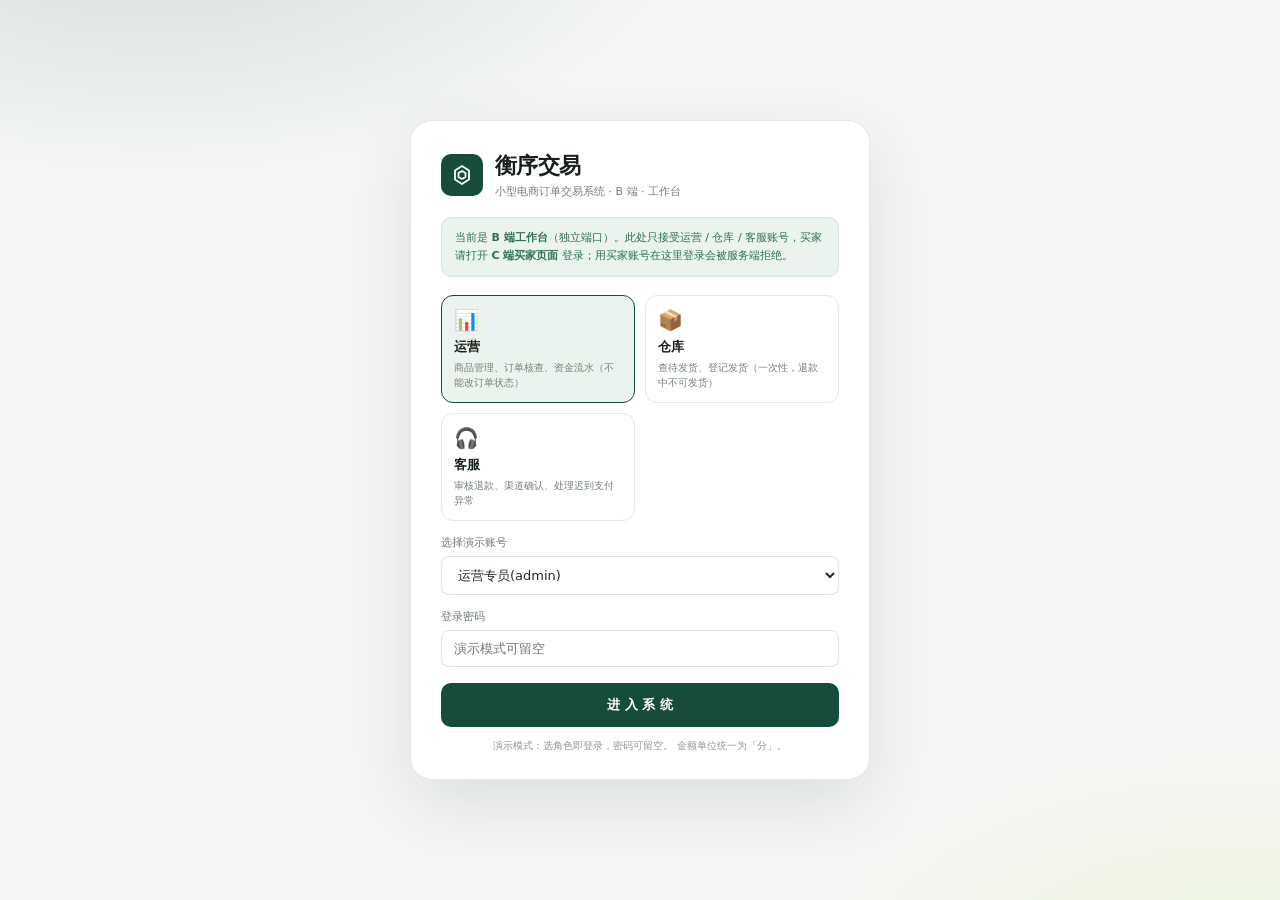
==== web/business.html @ 484379ea "feat: C/B 端双端口独立部署 + 登录端硬校验 + 超时关单候选集优化 + 新建商品 - 双端部署：C 端买家页 :8090 / B 端工作台 :8091，各自入口页（customer/bus" ====
<!DOCTYPE html>
<html lang="zh-CN">
<head>
<meta charset="UTF-8" />
<meta name="viewport" content="width=device-width, initial-scale=1.0" />
<title>衡序交易 · B 端工作台</title>
<link rel="icon" href="data:," />
<link rel="stylesheet" href="style.css?v=3.0.1" />
<script>window.APP_SIDE = 'b';</script>
</head>
<body>
<div id="app"></div>
<div id="toast" class="toast" hidden></div>
<script src="app.js?v=3.0.1"></script>
</body>
</html>
---- web/style.css ----
/* 衡序交易 · 订单交易系统
 * 视觉与信息架构来自「优化C端与B端原型」，全部数据调用后端真实接口。
 * 金额单位：分（int64），前端仅做展示换算。 */
:root {
  --ink: #17211b;
  --muted: #748078;
  --line: #e5e9e6;
  --paper: #ffffff;
  --canvas: #f5f7f5;
  --green: #164d38;
  --green-2: #2d7155;
  --mint: #eaf3ee;
  --lime: #c9e66b;
  --red: #c04a42;
  --orange: #b66b29;
}
* { box-sizing: border-box; }
html { scroll-behavior: smooth; }
body {
  margin: 0;
  min-width: 320px;
  background: var(--canvas);
  color: var(--ink);
  font-family: "Noto Sans SC", "PingFang SC", "Microsoft YaHei", system-ui, sans-serif;
}
button, input, select { font-family: inherit; }
button { cursor: pointer; }
button:disabled { cursor: not-allowed; opacity: 0.48; }
img { display: block; }
.mono { font-family: ui-monospace, SFMono-Regular, Menlo, Consolas, monospace; font-size: 11px; color: #5c6a62; }

/* ---------- 顶栏 ---------- */
.app-shell { min-height: 100vh; }
.top-switcher {
  height: 64px;
  display: flex;
  align-items: center;
  padding: 0 34px;
  background: #fff;
  border-bottom: 1px solid var(--line);
  position: sticky;
  top: 0;
  z-index: 40;
}
.brand { display: flex; align-items: center; gap: 10px; width: 270px; font-weight: 700; letter-spacing: -0.02em; }
.brand-mark { display: grid; place-items: center; width: 34px; height: 34px; color: white; background: var(--green); border-radius: 10px; }
.side-pill {
  display: flex; align-items: center; gap: 7px;
  margin: auto;
  padding: 8px 16px;
  border-radius: 20px;
  font-size: 12px;
  font-weight: 700;
  letter-spacing: 0.01em;
}
.side-pill.side-c { color: #2c674f; background: #e7f1ec; }
.side-pill.side-b { color: #3f5872; background: #eaf0f5; }
.side-pill::before {
  content: "";
  width: 7px; height: 7px;
  border-radius: 50%;
  background: currentColor;
  box-shadow: 0 0 0 4px rgba(47, 111, 85, 0.12);
}
.prototype-note { display: flex; justify-content: flex-end; align-items: center; gap: 8px; width: 270px; font-size: 12px; color: #88928b; }
.prototype-note span { width: 7px; height: 7px; background: #43a36f; border-radius: 50%; box-shadow: 0 0 0 4px #e5f4eb; }
.eyebrow { font-size: 10px; font-weight: 700; letter-spacing: 0.14em; color: #879189; }

/* ---------- 登录 ---------- */
.login-page {
  min-height: 100vh;
  display: grid;
  place-items: center;
  padding: 24px;
  background:
    radial-gradient(900px 420px at 12% -8%, rgba(22, 77, 56, 0.14), transparent 60%),
    radial-gradient(720px 380px at 96% 108%, rgba(201, 230, 107, 0.18), transparent 60%),
    var(--canvas);
}
.login-card {
  width: min(460px, 100%);
  background: #fff;
  border: 1px solid var(--line);
  border-radius: 22px;
  padding: 30px 30px 26px;
  box-shadow: 0 24px 70px rgba(38, 57, 47, 0.12);
}
.login-brand { display: flex; align-items: center; gap: 12px; }
.login-brand .brand-mark { width: 42px; height: 42px; }
.login-brand h1 { margin: 0; font-size: 22px; letter-spacing: -0.03em; }
.login-brand small { display: block; margin-top: 3px; color: var(--muted); font-size: 11px; font-weight: 500; }
.login-hint {
  margin: 18px 0;
  padding: 11px 13px;
  color: #2f6f53;
  background: var(--mint);
  border: 1px solid #d3e7dc;
  border-radius: 10px;
  font-size: 11px;
  line-height: 1.6;
}
.role-grid { display: grid; grid-template-columns: 1fr 1fr; gap: 10px; }
.role-card {
  padding: 12px;
  background: #fff;
  border: 1px solid var(--line);
  border-radius: 12px;
  text-align: left;
}
.role-card .ico { font-size: 20px; }
.role-card .nm { margin-top: 6px; font-size: 13px; font-weight: 700; }
.role-card .ds { margin-top: 4px; color: var(--muted); font-size: 10px; line-height: 1.5; }
.role-card.sel { border-color: var(--green); background: var(--mint); }
.login-field { display: grid; gap: 6px; margin-top: 14px; color: #6b7a70; font-size: 11px; }
.login-field select, .login-field input {
  padding: 10px 12px;
  border: 1px solid #dce4dc;
  border-radius: 8px;
  outline: 0;
  font: inherit;
  font-size: 13px;
  color: #1d2b23;
  background: #fff;
}
.login-field select:focus, .login-field input:focus { border-color: var(--green); }
.enter-btn {
  width: 100%;
  height: 44px;
  margin-top: 16px;
  border: 0;
  border-radius: 10px;
  background: var(--green);
  color: #fff;
  font-size: 13px;
  font-weight: 700;
}
.enter-btn:hover { background: #1d5c44; }
.login-subtle { margin: 12px 0 0; color: #8b968f; font-size: 10px; text-align: center; }

/* ---------- C 端 ---------- */
.customer-page { min-height: calc(100vh - 64px); background: #eef1ee; padding: 22px; }
.customer-frame {
  width: min(100%, 980px);
  min-height: calc(100vh - 108px);
  margin: 0 auto;
  background: #fbfcfb;
  border: 1px solid #e1e6e2;
  border-radius: 24px;
  overflow: hidden;
  box-shadow: 0 22px 60px rgba(38, 57, 47, 0.08);
  position: relative;
  padding-bottom: 76px;
}
.mobile-header { display: flex; justify-content: space-between; align-items: center; padding: 24px 30px 18px; }
.mobile-header h2 { margin: 4px 0 0; font-size: 19px; letter-spacing: -0.03em; }
.round-button, .icon-button {
  width: 40px; height: 40px;
  display: grid; place-items: center;
  border: 1px solid var(--line);
  color: var(--ink); background: white;
  border-radius: 50%;
}
.search-box {
  height: 42px;
  margin: 0 30px 18px;
  padding: 0 14px;
  display: flex; align-items: center; gap: 10px;
  color: #909a93;
  background: #f0f3f1;
  border-radius: 12px;
  font-size: 13px;
}
.search-box input { flex: 1; min-width: 0; border: 0; outline: 0; background: transparent; font: inherit; color: #22302a; }
.search-box input::placeholder { color: #909a93; }
.search-box kbd { padding: 3px 7px; color: #909a93; background: #fff; border: 1px solid #e0e5e2; border-radius: 5px; font: inherit; font-size: 10px; }
.customer-hero {
  height: 300px;
  margin: 0 30px;
  display: grid;
  grid-template-columns: 1.08fr 0.92fr;
  background: #153d30;
  border-radius: 20px;
  overflow: hidden;
  color: white;
  position: relative;
}
.hero-copy { padding: 38px 0 34px 42px; position: relative; z-index: 2; }
.hero-copy > span {
  display: inline-block;
  padding: 5px 10px;
  color: #dbeea2;
  background: rgba(210, 236, 127, 0.13);
  border: 1px solid rgba(210, 236, 127, 0.25);
  border-radius: 20px;
  font-size: 10px;
  letter-spacing: 0.08em;
}
.hero-copy h1 { margin: 18px 0 9px; font-size: 38px; line-height: 1.18; letter-spacing: -0.055em; font-weight: 600; }
.hero-copy p { margin: 0 0 24px; color: #bbcbc3; font-size: 13px; }
.hero-copy button {
  display: flex; align-items: center; gap: 8px;
  padding: 10px 17px;
  border: 0; border-radius: 9px;
  background: var(--lime); color: #173727;
  font-size: 12px; font-weight: 700;
}
.hero-visual { position: relative; overflow: hidden; }
.hero-visual::after { content: ""; position: absolute; inset: 0; background: linear-gradient(90deg, #153d30 0%, transparent 48%); }
.hero-visual img { width: 100%; height: 100%; object-fit: cover; filter: saturate(0.65) contrast(0.94); }
.floating-tag {
  position: absolute; right: 22px; top: 22px; z-index: 2;
  padding: 7px 11px;
  color: #284033;
  background: rgba(255, 255, 255, 0.88);
  backdrop-filter: blur(8px);
  border-radius: 8px;
  font-size: 10px;
  font-weight: 700;
}
.trust-strip {
  display: grid;
  grid-template-columns: repeat(3, 1fr);
  margin: 18px 30px 12px;
  padding: 15px 4px;
  background: white;
  border: 1px solid var(--line);
  border-radius: 14px;
}
.trust-strip > div {
  display: flex; justify-content: center; align-items: center; gap: 11px;
  padding: 3px 20px;
  color: var(--green);
  border-right: 1px solid var(--line);
}
.trust-strip > div:last-child { border-right: 0; }
.trust-strip span { display: flex; flex-direction: column; }
.trust-strip b { color: var(--ink); font-size: 12px; }
.trust-strip small { margin-top: 2px; color: #8a948d; font-size: 10px; }
.products-section { padding: 18px 30px 28px; }
.section-heading { display: flex; justify-content: space-between; align-items: end; margin-bottom: 14px; }
.section-heading h2 { margin: 4px 0 0; font-size: 21px; letter-spacing: -0.04em; }
.section-heading button, .text-button {
  display: flex; align-items: center; gap: 4px;
  padding: 0; border: 0; background: none;
  color: var(--green-2);
  font-size: 11px; font-weight: 600;
}
.product-grid { display: grid; grid-template-columns: repeat(2, 1fr); gap: 15px; }
.product-card {
  display: grid;
  grid-template-columns: 178px 1fr;
  min-height: 178px;
  overflow: hidden;
  background: white;
  border: 1px solid var(--line);
  border-radius: 15px;
  transition: 0.2s ease;
}
.product-card:hover { transform: translateY(-2px); box-shadow: 0 12px 28px rgba(30, 62, 45, 0.09); }
.product-image { border: 0; background: #f1f2ef; padding: 0; position: relative; overflow: hidden; }
.product-image img { width: 100%; height: 100%; object-fit: cover; transition: 0.35s ease; }
.product-card:hover .product-image img { transform: scale(1.025); }
.product-image span {
  position: absolute; left: 10px; bottom: 10px;
  padding: 5px 8px;
  background: rgba(255, 255, 255, 0.9);
  border-radius: 6px;
  color: var(--ink);
  font-size: 9px;
  font-weight: 600;
}
.product-info { padding: 18px 17px; display: flex; flex-direction: column; }
.product-code { margin: 0 !important; font-size: 9px !important; letter-spacing: 0.08em; color: #9ba39e !important; }
.product-info h3 { margin: 8px 0 5px; font-size: 15px; letter-spacing: -0.02em; }
.product-info > p { margin: 0; color: #808a84; font-size: 10px; line-height: 1.55; }
.product-info .old-price { margin-top: 3px; color: #b3bcb6; font-size: 10px; text-decoration: line-through; }
.product-bottom { display: flex; align-items: center; justify-content: space-between; margin-top: auto; }
.product-bottom strong { font-size: 18px; letter-spacing: -0.03em; }
.product-bottom button {
  width: 35px; height: 35px;
  display: grid; place-items: center;
  border: 0; color: white;
  background: var(--green);
  border-radius: 10px;
}
.mobile-nav {
  height: 66px;
  display: flex; justify-content: center; gap: 85px;
  position: absolute; left: 0; right: 0; bottom: 0;
  background: rgba(255, 255, 255, 0.96);
  border-top: 1px solid var(--line);
  backdrop-filter: blur(12px);
  z-index: 20;
}
.mobile-nav button {
  width: 62px;
  display: flex; flex-direction: column; justify-content: center; align-items: center; gap: 4px;
  position: relative;
  border: 0; color: #9aa29d; background: none;
  font-size: 10px;
}
.mobile-nav button.active { color: var(--green); font-weight: 700; }
.mobile-nav button i {
  width: 6px; height: 6px;
  position: absolute; top: 12px; right: 16px;
  background: var(--red);
  border: 2px solid white;
  border-radius: 50%;
}
.mobile-content { min-height: 660px; padding: 20px 30px 40px; }
.page-intro h1 { margin: 5px 0 5px; font-size: 30px; letter-spacing: -0.05em; }
.page-intro p { margin: 0; color: var(--muted); font-size: 12px; }
.order-filters { display: flex; gap: 8px; margin: 24px 0 16px; overflow-x: auto; }
.order-filters button {
  padding: 8px 15px;
  white-space: nowrap;
  border: 1px solid var(--line);
  background: #fff;
  border-radius: 20px;
  color: #727c76;
  font-size: 11px;
}
.order-filters button.active { color: white; background: var(--green); border-color: var(--green); }
.buyer-orders { display: grid; grid-template-columns: 1fr 1fr; gap: 14px; }
.buyer-order-card { background: white; border: 1px solid var(--line); border-radius: 15px; padding: 16px; }
.order-card-head { display: flex; justify-content: space-between; align-items: center; padding-bottom: 12px; color: #8c958f; font-size: 10px; }
.order-product {
  width: 100%;
  display: grid;
  grid-template-columns: 64px 1fr auto;
  gap: 11px;
  align-items: center;
  padding: 11px 0;
  text-align: left;
  border: 0;
  border-top: 1px solid #eff1ef;
  border-bottom: 1px solid #eff1ef;
  background: white;
}
.order-product img { width: 64px; height: 64px; object-fit: cover; border-radius: 9px; }
.order-product > span { display: flex; flex-direction: column; min-width: 0; }
.order-product b { font-size: 12px; overflow: hidden; white-space: nowrap; text-overflow: ellipsis; }
.order-product small, .order-product em { margin-top: 4px; color: #929a95; font-size: 9px; font-style: normal; }
.order-product strong { font-size: 13px; }
.countdown {
  display: flex; align-items: center; gap: 6px;
  margin-top: 11px;
  padding: 8px 10px;
  color: #9b632d;
  background: #fff7ec;
  border-radius: 7px;
  font-size: 9px;
}
.order-actions { display: flex; align-items: center; gap: 8px; padding-top: 13px; flex-wrap: wrap; }
.order-actions > span { flex: 1; }
.primary, .secondary {
  min-height: 34px;
  display: inline-flex; justify-content: center; align-items: center; gap: 6px;
  padding: 0 15px;
  border-radius: 8px;
  font-size: 11px;
  font-weight: 600;
}
.primary { color: white; background: var(--green); border: 1px solid var(--green); }
.primary:hover:not(:disabled) { background: #1d5c44; }
.secondary { color: #405047; background: white; border: 1px solid #dce2de; }
.secondary.danger { color: var(--red); border-color: #e7c4c1; }
.status {
  display: inline-flex; align-items: center; justify-content: center;
  padding: 4px 8px;
  white-space: nowrap;
  border-radius: 20px;
  color: #55615a;
  background: #eff2f0;
  font-size: 9px;
  font-weight: 600;
}
.status-待付款 { color: #9b632d; background: #fff2df; }
.status-待发货 { color: #275f49; background: #e6f2ec; }
.status-退款中, .status-退款审核中 { color: #95622d; background: #fff0dc; }
.status-已发货 { color: #3a5e83; background: #eaf1f7; }
.status-异常支付 { color: #aa453e; background: #fae9e8; }
.status-已退款 { color: #68726c; background: #ecefed; }
.status-已关闭 { color: #8b968f; background: #f0f2f1; }
.profile-card {
  display: flex; align-items: center; gap: 14px;
  margin-top: 10px;
  padding: 24px;
  color: white;
  background: var(--green);
  border-radius: 18px;
}
.avatar {
  width: 54px; height: 54px;
  display: grid; place-items: center;
  background: #d7eba0; color: var(--green);
  border-radius: 50%;
  font-size: 20px; font-weight: 700;
}
.profile-card h2 { margin: 0; font-size: 20px; }
.profile-card p { margin: 4px 0 0; color: #bbcec4; font-size: 11px; }
.verified { margin-left: auto; display: flex; align-items: center; gap: 5px; color: #dcebaa; font-size: 10px; }
.profile-stats {
  display: grid;
  grid-template-columns: repeat(3, 1fr);
  margin: 14px 0;
  background: white;
  border: 1px solid var(--line);
  border-radius: 15px;
}
.profile-stats div { display: flex; flex-direction: column; align-items: center; padding: 18px; border-right: 1px solid var(--line); }
.profile-stats div:last-child { border: 0; }
.profile-stats b { font-size: 20px; }
.profile-stats span { margin-top: 4px; color: var(--muted); font-size: 10px; }
.permission-card { padding: 22px; background: white; border: 1px solid var(--line); border-radius: 15px; }
.permission-title { display: flex; align-items: center; gap: 10px; color: var(--green); }
.permission-title h3 { margin: 0; color: var(--ink); font-size: 15px; }
.permission-title p { margin: 3px 0 0; color: var(--muted); font-size: 10px; }
.permission-card ul {
  display: grid;
  grid-template-columns: 1fr 1fr;
  gap: 10px 20px;
  margin: 18px 0 0;
  padding: 0;
  list-style: none;
}
.permission-card li { display: flex; align-items: center; gap: 8px; color: #536159; font-size: 11px; }
.permission-card li svg { color: #3e8a66; flex-shrink: 0; }
.permission-card li.disabled { color: #a4aaa6; }
.permission-card li.disabled svg { color: #be6b65; }

/* ---------- B 端 ---------- */
.business-page { min-height: calc(100vh - 64px); display: flex; background: #f5f7f5; }
.sidebar {
  width: 226px;
  min-height: calc(100vh - 64px);
  display: flex; flex-direction: column; flex-shrink: 0;
  padding: 26px 16px 18px;
  color: white;
  background: #183b2e;
}
.workspace-title { display: flex; flex-direction: column; padding: 0 12px 26px; }
.workspace-title span { font-size: 17px; font-weight: 700; }
.workspace-title small { margin-top: 5px; color: #87a095; font-size: 8px; letter-spacing: 0.16em; }
.sidebar nav { display: flex; flex-direction: column; gap: 4px; }
.sidebar nav button {
  height: 43px;
  display: flex; align-items: center; gap: 11px;
  padding: 0 12px;
  border: 0; border-radius: 8px;
  color: #a9beb4; background: transparent;
  font-size: 12px;
}
.sidebar nav button.active { color: #eff8f3; background: rgba(255, 255, 255, 0.1); box-shadow: inset 3px 0 #c9e66b; }
.sidebar nav button em {
  min-width: 19px; height: 19px;
  display: grid; place-items: center;
  margin-left: auto;
  color: #173c2d;
  background: var(--lime);
  border-radius: 50%;
  font-style: normal;
  font-size: 9px;
  font-weight: 700;
}
.permission-scope {
  display: flex; flex-direction: column; gap: 8px;
  margin-top: auto;
  padding: 14px;
  background: rgba(255, 255, 255, 0.055);
  border: 1px solid rgba(255, 255, 255, 0.07);
  border-radius: 10px;
}
.permission-scope > div { display: flex; align-items: center; gap: 7px; color: #e1ede6; font-size: 10px; font-weight: 600; }
.permission-scope > span { display: flex; align-items: center; gap: 6px; color: #91a99e; font-size: 9px; }
.permission-scope > span svg { color: #c6e170; }
.logout {
  display: flex; align-items: center; gap: 8px;
  margin: 13px 8px 0;
  padding: 10px 5px;
  border: 0;
  color: #94aa9f; background: none;
  font-size: 10px;
}
.workspace { min-width: 0; flex: 1; }
.workspace-header {
  height: 78px;
  display: flex; justify-content: space-between; align-items: center;
  padding: 0 30px;
  background: white;
  border-bottom: 1px solid var(--line);
}
.workspace-header h1 { margin: 4px 0 0; font-size: 22px; letter-spacing: -0.04em; }
.header-tools { display: flex; align-items: center; gap: 12px; }
.role-selector { position: relative; }
.role-selector > button {
  height: 46px;
  display: flex; align-items: center; gap: 9px;
  padding: 0 11px;
  border: 1px solid var(--line);
  background: white;
  border-radius: 10px;
}
.role-avatar { width: 30px; height: 30px; display: grid; place-items: center; color: #2c674f; background: #e7f1ec; border-radius: 8px; }
.role-avatar.warehouse { color: #4b6580; background: #eaf0f5; }
.role-avatar.service { color: #966332; background: #fbefdf; }
.role-selector > button > span:nth-child(2) { display: flex; flex-direction: column; text-align: left; min-width: 74px; }
.role-selector b { font-size: 10px; }
.role-selector small { margin-top: 2px; color: #929b95; font-size: 8px; }
.role-selector > button > svg.chev { transform: rotate(90deg); color: #919b95; }
.role-menu {
  width: 175px;
  position: absolute; right: 0; top: 52px; z-index: 10;
  padding: 6px;
  background: white;
  border: 1px solid var(--line);
  border-radius: 10px;
  box-shadow: 0 12px 30px rgba(27, 47, 37, 0.15);
}
.role-menu button {
  width: 100%;
  display: flex; justify-content: space-between; align-items: center;
  padding: 9px 10px;
  border: 0; background: white;
  border-radius: 6px;
  color: #657169;
  font-size: 10px;
}
.role-menu button.active { color: var(--green); background: var(--mint); font-weight: 600; }
.workspace-body { padding: 24px 28px 40px; }
.metric-grid { display: grid; grid-template-columns: repeat(4, 1fr); gap: 14px; }
.metric-card {
  min-width: 0;
  display: flex; align-items: flex-start; gap: 13px;
  padding: 19px;
  background: white;
  border: 1px solid var(--line);
  border-radius: 12px;
}
.metric-icon { width: 38px; height: 38px; display: grid; place-items: center; flex-shrink: 0; border-radius: 9px; }
.metric-icon.green { color: #2d7456; background: #e8f3ed; }
.metric-icon.blue { color: #466d8c; background: #eaf1f6; }
.metric-icon.orange { color: #a0662e; background: #fff1df; }
.metric-icon.red { color: #aa4e47; background: #fae9e8; }
.metric-card p { margin: 0; color: #7f8a83; font-size: 9px; }
.metric-card h2 { margin: 4px 0; font-size: 21px; letter-spacing: -0.035em; }
.metric-card small { color: #9da59f; font-size: 8px; }
.dashboard-grid { display: grid; grid-template-columns: 1.45fr 1fr; gap: 14px; margin: 14px 0; }
.panel { background: white; border: 1px solid var(--line); border-radius: 12px; }
.panel-heading, .table-toolbar { display: flex; justify-content: space-between; align-items: center; padding: 18px 20px 14px; }
.panel-heading h2, .table-toolbar h2 { margin: 0; font-size: 14px; }
.panel-heading p, .table-toolbar p { margin: 4px 0 0; color: #929b95; font-size: 9px; }
.select-button {
  display: flex; align-items: center; gap: 6px;
  padding: 7px 9px;
  color: #66716a;
  background: white;
  border: 1px solid var(--line);
  border-radius: 7px;
  font-size: 9px;
}
.select-button svg { transform: rotate(90deg); }
.chart-area { height: 185px; display: grid; grid-template-columns: 35px 1fr; padding: 5px 20px 0; }
.chart-y { display: flex; flex-direction: column; justify-content: space-between; padding-bottom: 20px; color: #a0a8a3; font-size: 8px; }
.bars {
  display: flex; align-items: flex-end;
  gap: clamp(12px, 3vw, 27px);
  border-bottom: 1px solid var(--line);
  background: repeating-linear-gradient(to bottom, transparent 0, transparent 39px, #edf0ee 40px);
}
.bars > div {
  height: 100%; flex: 1;
  display: flex; align-items: end; justify-content: center; gap: 3px;
  position: relative;
  padding-bottom: 20px;
}
.bars span { width: 9px; max-height: 140px; background: #37765a; border-radius: 3px 3px 0 0; }
.bars i { width: 9px; max-height: 140px; background: #d9b77c; border-radius: 3px 3px 0 0; }
.bars small { position: absolute; bottom: -17px; color: #9da59f; font-size: 7px; white-space: nowrap; }
.chart-legend { display: flex; justify-content: center; gap: 17px; padding: 24px 0 13px; color: #7d8781; font-size: 8px; }
.chart-legend span { display: flex; align-items: center; gap: 5px; }
.chart-legend i { width: 7px; height: 7px; border-radius: 2px; }
.chart-legend .income { background: #37765a; }
.chart-legend .refund { background: #d9b77c; }
.stock-list { padding: 0 18px; }
.stock-list > div {
  display: grid;
  grid-template-columns: 42px 1fr 35px;
  gap: 10px;
  align-items: center;
  padding: 13px 0;
  position: relative;
  border-bottom: 1px solid #eef0ef;
}
.stock-list img { width: 42px; height: 42px; object-fit: cover; border-radius: 8px; }
.stock-list span { display: flex; min-width: 0; flex-direction: column; }
.stock-list span b { overflow: hidden; white-space: nowrap; text-overflow: ellipsis; font-size: 10px; }
.stock-list small { margin-top: 3px; color: #9aa29d; font-size: 8px; }
.stock-value { display: flex; flex-direction: column; align-items: end; }
.stock-value b { font-size: 16px; }
.stock-value small { margin-top: 1px; }
.stock-bar { height: 3px; position: absolute; left: 52px; right: 0; bottom: 7px; background: #eff2f0; border-radius: 3px; }
.stock-bar i { height: 100%; display: block; background: #5b9679; border-radius: 3px; }
.stock-list > div.low .stock-bar i { background: #d28b4a; }
.stock-note {
  display: flex; align-items: center; gap: 7px;
  margin: 12px 18px 17px;
  padding: 9px;
  color: #9d672f;
  background: #fff6e9;
  border-radius: 7px;
  font-size: 8px;
}
.full-panel { min-height: 500px; overflow: hidden; }
.data-table { overflow-x: auto; }
.data-table .tr {
  min-width: 780px;
  display: grid;
  grid-template-columns: 2.1fr 0.7fr 0.65fr 0.85fr 0.85fr 0.65fr;
  align-items: center;
  min-height: 57px;
  padding: 0 20px;
  border-top: 1px solid #edf0ee;
  color: #58645d;
  font-size: 9px;
}
.data-table .tr.th { min-height: 35px; color: #929b95; background: #fafbfa; font-size: 8px; font-weight: 600; }
.product-cell { display: flex; align-items: center; gap: 9px; min-width: 0; }
.product-cell img { width: 36px; height: 36px; flex-shrink: 0; object-fit: cover; border-radius: 7px; }
.product-cell i { display: flex; min-width: 0; flex-direction: column; font-style: normal; }
.product-cell b { color: #344139; font-size: 9px; }
.product-cell small { max-width: 170px; margin-top: 3px; color: #9aa29d; overflow: hidden; white-space: nowrap; text-overflow: ellipsis; font-size: 8px; }
.link-button, .danger-link { padding: 0; border: 0; color: #27694f; background: none; font-size: 9px; font-weight: 600; }
.danger-link { color: #b4524a; }
.dot { width: 6px; height: 6px; display: inline-block; margin-right: 5px; background: #b6bdb8; border-radius: 50%; }
.dot.online { background: #49a271; box-shadow: 0 0 0 3px #e5f2ea; }
.toolbar-actions { display: flex; gap: 8px; }
.small-search {
  min-width: 155px;
  display: flex; align-items: center; gap: 7px;
  padding: 0 11px;
  color: #99a19c;
  background: white;
  border: 1px solid var(--line);
  border-radius: 8px;
  font-size: 9px;
}
.small-search input { flex: 1; min-width: 0; padding: 9px 0; border: 0; outline: 0; background: transparent; font: inherit; color: #2a3a30; }
.small-search input::placeholder { color: #a4ada7; }
.search-clear { display: flex; align-items: center; padding: 0; border: 0; background: transparent; color: #8b968f; }
.ledger-table .tr { grid-template-columns: 0.75fr 0.55fr 1.15fr 0.7fr 0.8fr 1.7fr; }
.ledger-dot { width: 6px; height: 6px; display: inline-block; margin-right: 6px; border-radius: 50%; background: #6c8e7d; }
.ledger-dot.退款 { background: #c58a4e; }
.ledger-dot.异常支付 { background: #c55d55; }
.ledger-dot.发货 { background: #4b6580; }
.ledger-dot.商品上架, .ledger-dot.商品下架 { background: #7fa06d; }
.info-banner {
  display: flex; align-items: center; gap: 12px;
  margin-bottom: 14px;
  padding: 14px 16px;
  color: #2f6f53;
  background: #e8f3ed;
  border: 1px solid #d3e7dc;
  border-radius: 10px;
}
.info-banner b { font-size: 11px; }
.info-banner p { margin: 3px 0 0; color: #698077; font-size: 9px; }
.info-banner.warm { color: #96602e; background: #fff4e5; border-color: #f0dec3; }
.info-banner.danger-banner { color: #a34a43; background: #fbeceb; border-color: #efd5d2; }
.fulfillment-grid { display: grid; grid-template-columns: 1fr 1fr; gap: 14px; padding: 0 18px 20px; }
.fulfillment-grid article { border: 1px solid var(--line); border-radius: 11px; }
.fulfill-head, .fulfill-footer { display: flex; justify-content: space-between; align-items: center; padding: 11px 13px; }
.fulfill-head { border-bottom: 1px solid var(--line); }
.fulfill-head span { display: flex; align-items: center; gap: 6px; color: #2f7557; font-size: 9px; font-weight: 600; }
.fulfill-head span i { width: 6px; height: 6px; background: #4ba373; border-radius: 50%; }
.fulfill-head small { color: #9ca49f; font-size: 8px; }
.fulfill-product { display: grid; grid-template-columns: 54px 1fr auto; gap: 11px; align-items: center; padding: 15px 13px; }
.fulfill-product img { width: 54px; height: 54px; object-fit: cover; border-radius: 8px; }
.fulfill-product div { display: flex; min-width: 0; flex-direction: column; }
.fulfill-product b { font-size: 10px; }
.fulfill-product span, .fulfill-product small { margin-top: 4px; color: #979f9a; font-size: 8px; }
.fulfill-product strong { font-size: 10px; }
.fulfill-footer { background: #fafbfa; border-top: 1px solid var(--line); }
.fulfill-footer > span { color: #7f8983; font-size: 9px; }
.fulfill-footer > span b { color: var(--ink); font-size: 12px; }
.review-list { display: grid; grid-template-columns: 1fr 1fr; gap: 15px; }
.review-card { background: white; border: 1px solid var(--line); border-radius: 12px; overflow: hidden; }
.review-main { padding: 18px; }
.review-tag {
  display: inline-block;
  padding: 4px 7px;
  color: #93612f;
  background: #fff1df;
  border-radius: 5px;
  font-size: 8px;
  font-weight: 600;
}
.review-tag.red { color: #aa4942; background: #fae9e8; }
.review-main h3 { margin: 11px 0 4px; font-size: 13px; }
.review-main > p { margin: 0; color: #969f99; font-size: 8px; }
.review-product {
  display: grid;
  grid-template-columns: 45px 1fr auto;
  gap: 10px;
  align-items: center;
  margin-top: 14px;
  padding: 11px;
  background: #f8faf8;
  border-radius: 9px;
}
.review-product img { width: 45px; height: 45px; object-fit: cover; border-radius: 7px; }
.review-product span { display: flex; flex-direction: column; min-width: 0; }
.review-product b { font-size: 9px; }
.review-product small { margin-top: 4px; color: #929b95; font-size: 8px; overflow: hidden; white-space: nowrap; text-overflow: ellipsis; }
.review-product strong { font-size: 11px; }
.review-reason { padding: 13px 18px; border-top: 1px solid var(--line); }
.review-reason > span { color: #949d97; font-size: 8px; }
.review-reason p { margin: 5px 0 10px; font-size: 9px; }
.review-reason small { color: #89928d; font-size: 8px; }
.review-reason small b { color: var(--red); font-size: 10px; }
.review-actions {
  display: flex; justify-content: flex-end; gap: 8px;
  padding: 12px 18px;
  background: #fafbfa;
  border-top: 1px solid var(--line);
  flex-wrap: wrap;
}
.exception-flow {
  display: flex; align-items: center; justify-content: center; gap: 8px;
  padding: 13px;
  border-top: 1px solid var(--line);
  color: #8b958f;
  font-size: 8px;
}
.exception-flow i { width: 35px; height: 1px; background: #dfe4e1; }
.exception-flow b { color: var(--red); }

/* ---------- 弹层 / 提示 ---------- */
.modal-backdrop {
  position: fixed; inset: 0; z-index: 80;
  display: grid; place-items: center;
  padding: 20px;
  background: rgba(13, 27, 20, 0.48);
  backdrop-filter: blur(3px);
}
.buy-sheet, .detail-modal {
  width: min(440px, 100%);
  max-height: 86vh;
  overflow-y: auto;
  padding: 24px;
  position: relative;
  background: white;
  border-radius: 18px;
  box-shadow: 0 24px 70px rgba(0, 0, 0, 0.22);
  animation: modal-in 0.2s ease-out;
}
@keyframes modal-in { from { opacity: 0; transform: translateY(12px) scale(0.98); } }
.modal-close {
  width: 32px; height: 32px;
  display: grid; place-items: center;
  position: absolute; z-index: 2;
  right: 14px; top: 14px;
  border: 0;
  background: rgba(255, 255, 255, 0.9);
  border-radius: 50%;
}
.sheet-product { display: grid; grid-template-columns: 90px 1fr; gap: 15px; padding-right: 25px; }
.sheet-product img { width: 90px; height: 90px; object-fit: cover; border-radius: 12px; }
.sheet-product div { display: flex; flex-direction: column; justify-content: center; }
.sheet-product p { margin: 0 0 6px; font-size: 14px; font-weight: 600; }
.sheet-product strong { color: var(--green); font-size: 19px; }
.sheet-product span { margin-top: 4px; color: var(--muted); font-size: 9px; }
.quantity-row, .sheet-total { display: flex; justify-content: space-between; align-items: center; margin-top: 20px; font-size: 11px; }
.stepper { display: flex; align-items: center; border: 1px solid var(--line); border-radius: 8px; overflow: hidden; }
.stepper button { width: 31px; height: 30px; border: 0; background: #f6f8f6; font-size: 14px; }
.stepper b { width: 34px; text-align: center; }
.rule-box { display: flex; gap: 10px; margin: 18px 0; padding: 12px; color: var(--green); background: var(--mint); border-radius: 9px; }
.rule-box b { font-size: 10px; }
.rule-box p { margin: 3px 0 0; color: #6e8177; font-size: 8px; line-height: 1.5; }
.sheet-total { padding-top: 15px; border-top: 1px solid var(--line); }
.sheet-total strong { color: var(--green); font-size: 22px; }
.wide { width: 100%; height: 43px; margin-top: 17px; }
.ghost { background: #fff; color: #405047; border: 1px solid #dce2de; }
.detail-title { display: flex; align-items: center; gap: 11px; padding-right: 30px; }
.detail-icon { width: 40px; height: 40px; display: grid; place-items: center; color: var(--green); background: var(--mint); border-radius: 10px; }
.detail-title h3 { margin: 0; font-size: 15px; }
.detail-title p { margin: 3px 0 0; color: var(--muted); font-size: 9px; }
.timeline { margin-top: 22px; }
.timeline > div { display: grid; grid-template-columns: 24px 1fr; gap: 10px; min-height: 62px; position: relative; }
.timeline > div:not(:last-child)::after {
  content: "";
  width: 1px;
  position: absolute; left: 11px; top: 24px; bottom: 0;
  background: #dfe4e1;
}
.timeline i {
  width: 23px; height: 23px;
  display: grid; place-items: center;
  z-index: 1;
  color: white;
  background: #d9dfdb;
  border-radius: 50%;
}
.timeline .done i { background: var(--green-2); }
.timeline div div { display: flex; flex-direction: column; padding-top: 2px; }
.timeline b { font-size: 10px; }
.timeline span { margin-top: 4px; color: #929b95; font-size: 8px; }
.detail-rows { margin-top: 18px; border-top: 1px solid var(--line); }
.detail-row {
  display: flex; justify-content: space-between; align-items: center; gap: 12px;
  padding: 9px 0;
  border-bottom: 1px solid #eff1ef;
  font-size: 11px;
}
.detail-row .k { color: #8b968f; flex-shrink: 0; }
.detail-row .v { text-align: right; word-break: break-all; }
.logistics-meta {
  display: flex; justify-content: space-between; align-items: center; gap: 10px;
  padding: 12px 14px;
  margin: 4px 0 12px;
  border-radius: 10px;
  background: #f3f7f3;
  color: #526157;
  font-size: 11px;
}
.logistics-meta b { font-family: ui-monospace, SFMono-Regular, Menlo, monospace; font-size: 11px; }
.form-grid { display: grid; gap: 12px; margin: 18px 0 20px; }
.form-grid label { display: grid; gap: 6px; color: #6b7a70; font-size: 11px; }
.form-grid input {
  padding: 10px 12px;
  border: 1px solid #dce4dc;
  border-radius: 8px;
  outline: 0;
  font: inherit;
  font-size: 13px;
  color: #1d2b23;
}
.form-grid input:focus { border-color: var(--green); }
.form-note {
  margin: 0 0 14px;
  padding: 10px 12px;
  color: #526157;
  background: #f3f7f3;
  border-radius: 8px;
  font-size: 10px;
  line-height: 1.6;
}
.empty-state { grid-column: 1 / -1; width: 100%; padding: 34px 16px; text-align: center; color: #8b968f; font-size: 12px; }
.filter-panel {
  display: flex; flex-wrap: wrap; align-items: center; gap: 10px;
  padding: 13px 20px;
  border-top: 1px solid #edf0ee;
  background: #fafcf9;
}
.filter-panel > span { font-size: 11px; font-weight: 600; color: #526157; }
.filter-panel small { margin-left: auto; color: #8b968f; font-size: 11px; }
.filter-chips { display: flex; flex-wrap: wrap; gap: 7px; }
.filter-chips button {
  padding: 5px 12px;
  border: 1px solid #dce4dc;
  border-radius: 20px;
  background: #fff;
  color: #526157;
  font-size: 11px;
}
.filter-chips button.active { background: var(--green); border-color: var(--green); color: #fff; }
.toast[hidden] { display: none; }
.toast {
  max-width: min(90vw, 520px);
  display: flex; align-items: center; gap: 8px;
  position: fixed; z-index: 100;
  left: 50%; bottom: 30px;
  transform: translateX(-50%);
  padding: 12px 17px;
  color: white;
  background: #183d2f;
  border-radius: 10px;
  box-shadow: 0 10px 30px rgba(0, 0, 0, 0.2);
  font-size: 11px;
  animation: modal-in 0.2s ease-out;
}
.deny { text-align: center; padding: 6px 4px 0; }
.deny .ic { font-size: 30px; }
.deny .t1 { margin-top: 8px; font-size: 13px; font-weight: 700; }
.deny .t2 { margin-top: 8px; color: #6b7a70; font-size: 11px; line-height: 1.7; }
.deny .t2 b { color: var(--red); }
.guard-demo { margin: 10px 0 0; padding: 12px 14px; border: 1px dashed rgba(255, 255, 255, 0.25); border-radius: 10px; }
.guard-demo h4 { margin: 0 0 6px; font-size: 10px; color: #dcebaa; }
.guard-demo p { margin: 0 0 8px; color: #91a99e; font-size: 9px; line-height: 1.6; }
.guard-demo .forbidden { display: flex; flex-wrap: wrap; gap: 6px; }
.guard-demo .forbidden button {
  padding: 6px 9px;
  border: 1px solid rgba(255, 255, 255, 0.18);
  border-radius: 7px;
  background: rgba(255, 255, 255, 0.07);
  color: #dcebaa;
  font-size: 9px;
}

/* ---------- 响应式 ---------- */
@media (max-width: 900px) {
  .top-switcher { padding: 0 16px; }
  .brand { width: auto; }
  .brand > span:last-child, .prototype-note { display: none; }
  .side-pill { margin: auto 0 auto auto; padding: 7px 12px; font-size: 11px; }
  .customer-page { padding: 0; }
  .customer-frame { min-height: calc(100vh - 64px); border: 0; border-radius: 0; }
  .customer-hero { grid-template-columns: 1fr 0.75fr; }
  .hero-copy h1 { font-size: 31px; }
  .product-card { grid-template-columns: 140px 1fr; }
  .sidebar { width: 74px; padding: 22px 10px 16px; }
  .workspace-title span, .workspace-title small,
  .sidebar nav button:not(.active) > *:not(svg),
  .sidebar nav button.active { font-size: 0; }
  .workspace-title { padding: 0 0 20px; align-items: center; }
  .workspace-title::before {
    content: "序";
    display: grid; place-items: center;
    width: 36px; height: 36px;
    background: rgba(255, 255, 255, 0.1);
    border-radius: 9px;
    font-size: 14px;
  }
  .sidebar nav button { justify-content: center; padding: 0; }
  .sidebar nav button em { position: absolute; transform: translate(14px, -13px); font-size: 8px; }
  .permission-scope, .logout, .guard-demo { display: none; }
  .metric-grid { grid-template-columns: 1fr 1fr; }
  .dashboard-grid { grid-template-columns: 1fr; }
}
@media (max-width: 640px) {
  .top-switcher { height: 58px; }
  .side-pill { padding: 6px 10px; font-size: 10px; }
  .customer-frame { min-height: calc(100vh - 58px); }
  .mobile-header { padding: 20px 18px 14px; }
  .mobile-header h2 { font-size: 16px; }
  .search-box { margin: 0 18px 14px; }
  .customer-hero { height: 270px; margin: 0 18px; grid-template-columns: 1fr; }
  .hero-copy { padding: 30px 25px; }
  .hero-copy h1 { font-size: 31px; }
  .hero-copy p { max-width: 240px; }
  .hero-visual { position: absolute; inset: 0 0 0 43%; opacity: 0.72; }
  .hero-visual::after { background: linear-gradient(90deg, #153d30, transparent); }
  .floating-tag { display: none; }
  .trust-strip { margin: 14px 18px 4px; }
  .trust-strip > div { padding: 2px 7px; }
  .trust-strip svg { width: 17px; }
  .trust-strip small { display: none; }
  .trust-strip b { font-size: 9px; }
  .products-section { padding: 17px 18px 24px; }
  .product-grid { grid-template-columns: 1fr 1fr; gap: 10px; }
  .product-card { display: block; min-height: 0; }
  .product-image { width: 100%; aspect-ratio: 1.12; }
  .product-info { min-height: 132px; padding: 12px; }
  .product-info h3 { font-size: 12px; }
  .product-info > p { font-size: 9px; }
  .product-bottom strong { font-size: 14px; }
  .product-bottom button { width: 30px; height: 30px; }
  .mobile-nav { position: fixed; z-index: 30; gap: 42px; }
  .mobile-content { padding: 18px; }
  .buyer-orders { grid-template-columns: 1fr; }
  .permission-card ul { grid-template-columns: 1fr; }
  .business-page { min-height: calc(100vh - 58px); }
  .sidebar { width: 58px; min-height: calc(100vh - 58px); padding-left: 7px; padding-right: 7px; }
  .workspace-header { height: 68px; padding: 0 14px; }
  .workspace-header h1 { font-size: 18px; }
  .workspace-header .eyebrow, .icon-button,
  .role-selector > button > span:nth-child(2) { display: none; }
  .role-selector > button { width: 42px; padding: 0; justify-content: center; }
  .role-selector > button > svg.chev { display: none; }
  .workspace-body { padding: 14px 12px 30px; }
  .metric-grid { grid-template-columns: 1fr 1fr; gap: 8px; }
  .metric-card { padding: 12px; gap: 8px; }
  .metric-icon { width: 32px; height: 32px; }
  .metric-card h2 { font-size: 16px; }
  .metric-card small { display: none; }
  .dashboard-grid { gap: 9px; margin: 9px 0; }
  .sales-panel { display: none; }
  .fulfillment-grid, .review-list { grid-template-columns: 1fr; }
  .table-toolbar { align-items: flex-start; }
  .toolbar-actions .small-search { display: none; }
  .role-grid { grid-template-columns: 1fr; }
}
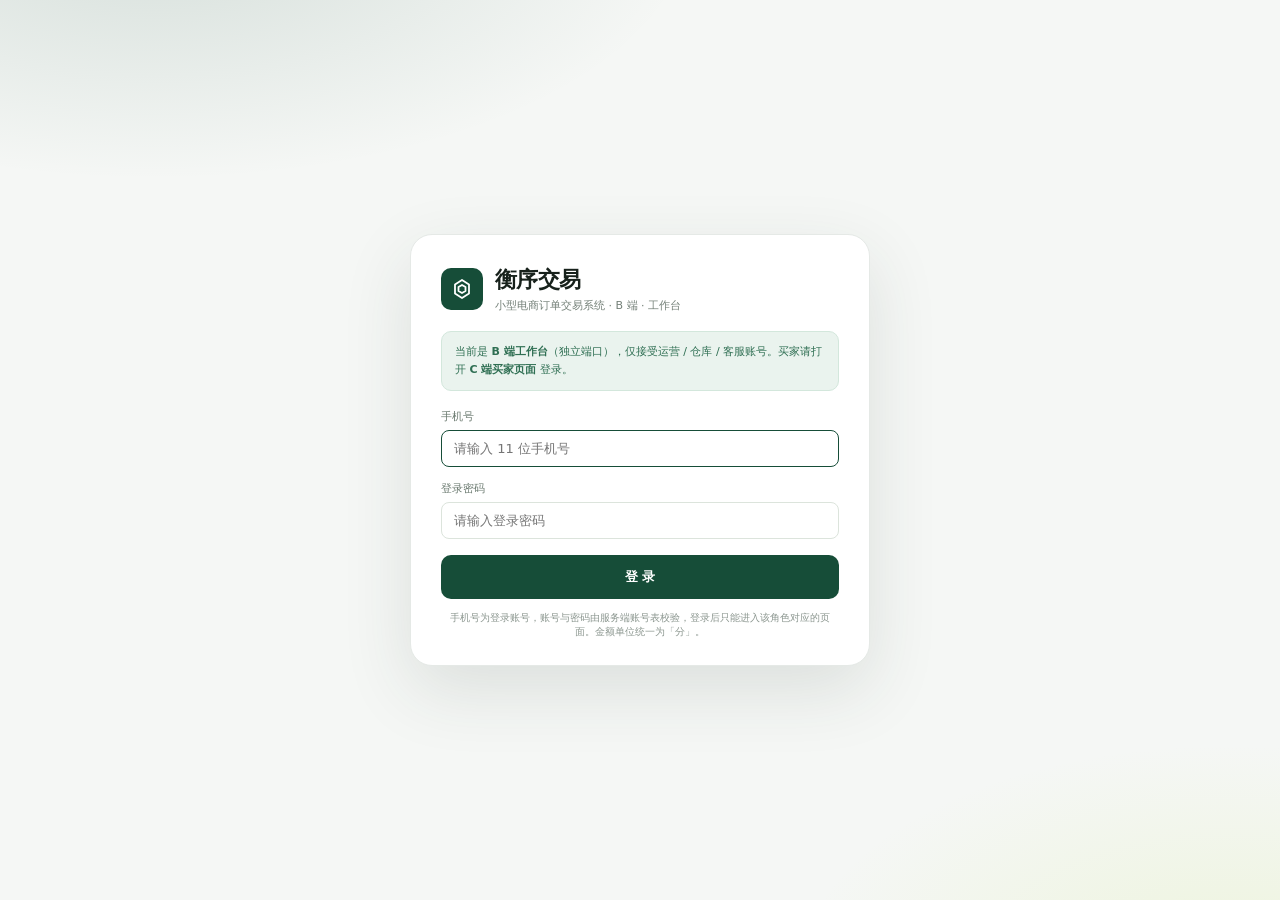
==== commit 997ff889: "[feat] [v1.3.0] [#F-202] 前端：登录页改手机号登录、我的页头像与地址管理、商品详情评论、下单面板支付方式与地址栏、客服消息未读徽标与买家回复提醒（v3.4.5）" ====
--- a/web/business.html
+++ b/web/business.html
@@ -5,12 +5,12 @@
 <meta name="viewport" content="width=device-width, initial-scale=1.0" />
 <title>衡序交易 · B 端工作台</title>
 <link rel="icon" href="data:," />
-<link rel="stylesheet" href="style.css?v=3.0.1" />
+<link rel="stylesheet" href="style.css?v=3.4.5" />
 <script>window.APP_SIDE = 'b';</script>
 </head>
 <body>
 <div id="app"></div>
 <div id="toast" class="toast" hidden></div>
-<script src="app.js?v=3.0.1"></script>
+<script src="app.js?v=3.4.5"></script>
 </body>
 </html>
--- a/web/style.css
+++ b/web/style.css
@@ -492,6 +492,18 @@
 }
 .workspace-header h1 { margin: 4px 0 0; font-size: 22px; letter-spacing: -0.04em; }
 .header-tools { display: flex; align-items: center; gap: 12px; }
+/* 只读身份标识：登录后角色固定，不提供任何切换入口 */
+.role-badge {
+  height: 46px;
+  display: flex; align-items: center; gap: 9px;
+  padding: 0 12px;
+  border: 1px solid var(--line);
+  background: white;
+  border-radius: 10px;
+}
+.role-badge > span:last-child { display: flex; flex-direction: column; text-align: left; min-width: 74px; }
+.role-badge b { font-size: 10px; }
+.role-badge small { margin-top: 2px; color: #929b95; font-size: 8px; }
 .role-selector { position: relative; }
 .role-selector > button {
   height: 46px;
@@ -836,6 +848,26 @@
   color: #1d2b23;
 }
 .form-grid input:focus { border-color: var(--green); }
+/* 新建商品：图片地址 + 示例图 + 实时预览 */
+.img-field { display: grid; gap: 8px; margin-bottom: 20px; }
+.img-field > label { color: #6b7a70; font-size: 11px; }
+.img-field > input {
+  width: 100%; height: 38px; padding: 0 11px;
+  border: 1px solid var(--line); border-radius: 8px;
+  background: white; color: var(--ink); font: inherit; font-size: 12px; outline: 0;
+}
+.img-field > input:focus { border-color: var(--green); }
+.img-presets { display: flex; gap: 8px; flex-wrap: wrap; }
+.img-presets button {
+  padding: 5px 10px; border: 1px solid var(--line); border-radius: 7px;
+  background: #f7faf8; color: #4c6558; font-size: 11px;
+}
+.img-presets button:hover { border-color: var(--green); color: var(--green); }
+.img-preview {
+  width: 96px; height: 96px; overflow: hidden;
+  border: 1px dashed #cfdcd4; border-radius: 10px; background: #f7faf8;
+}
+.img-preview img { width: 100%; height: 100%; object-fit: cover; display: block; }
 .form-note {
   margin: 0 0 14px;
   padding: 10px 12px;
@@ -980,3 +1012,354 @@
   .toolbar-actions .small-search { display: none; }
   .role-grid { grid-template-columns: 1fr; }
 }
+
+/* ===== 首页轮播 ===== */
+.customer-hero.carousel { display: block; padding: 0; }
+.hero-slides { display: grid; grid-template-columns: 1.08fr 0.92fr; height: 100%; }
+.hero-arrow {
+  position: absolute; top: 50%; transform: translateY(-50%);
+  width: 34px; height: 34px; z-index: 4;
+  display: grid; place-items: center;
+  border: 1px solid rgba(255,255,255,0.25); border-radius: 50%;
+  background: rgba(255,255,255,0.14); color: #fff;
+  backdrop-filter: blur(6px); cursor: pointer;
+}
+.hero-arrow:hover { background: rgba(255,255,255,0.3); }
+.hero-arrow.prev { left: 12px; }
+.hero-arrow.prev svg { transform: rotate(180deg); }
+.hero-arrow.next { right: 12px; }
+.hero-dots { position: absolute; left: 42px; bottom: 16px; z-index: 4; display: flex; gap: 6px; }
+.hero-dot { width: 18px; height: 4px; padding: 0; border: 0; border-radius: 4px; background: rgba(255,255,255,0.3); cursor: pointer; transition: width .2s, background .2s; }
+.hero-dot.active { width: 30px; background: var(--lime); }
+
+/* ===== 商品分类筛选 ===== */
+.category-row { display: flex; flex-wrap: wrap; gap: 8px; margin: 0 0 16px; }
+.category-row .chip {
+  padding: 6px 14px;
+  border: 1px solid var(--line); border-radius: 20px;
+  background: #fff; color: #5c6b62; font-size: 11px; cursor: pointer;
+}
+.category-row .chip:hover { border-color: #b9d6c6; }
+.category-row .chip.active { background: var(--green); border-color: var(--green); color: #fff; }
+
+/* ===== 买家端退出登录 ===== */
+.logout-wide {
+  width: 100%; margin: 14px 0 4px;
+  display: flex; align-items: center; justify-content: center; gap: 8px;
+  padding: 13px;
+  border: 1px solid #ecd9d7; border-radius: 13px;
+  background: #fff; color: #a3544f; font-size: 12px; font-weight: 600;
+  cursor: pointer;
+}
+.logout-wide:hover { background: #fdf4f3; border-color: #dcbab7; }
+
+/* ===== 新建商品：本地选图 ===== */
+.form-grid select {
+  height: 38px; padding: 0 11px;
+  border: 1px solid var(--line); border-radius: 8px;
+  background: white; color: var(--ink); font: inherit; font-size: 12px; outline: 0;
+}
+.form-grid select:focus { border-color: var(--green); }
+.img-pick { display: flex; align-items: center; gap: 10px; }
+.img-pick .ghost {
+  padding: 8px 13px;
+  border: 1px solid var(--line); border-radius: 8px;
+  background: #f7faf8; color: #4c6558; font-size: 11px; cursor: pointer;
+}
+.img-pick .ghost:hover { border-color: var(--green); color: var(--green); }
+.img-pick small { color: #929b95; font-size: 10px; word-break: break-all; }
+.img-field .img-preview {
+  width: 132px; height: 132px;
+  display: flex; align-items: center; justify-content: center;
+  padding: 0; background: #f7faf8;
+}
+.img-field .img-preview img[hidden] { display: none; }
+.img-field #npPlaceholder { color: #a4aaa6; font-size: 10px; text-align: center; padding: 0 10px; }
+
+/* ===== 交易趋势区间下拉 ===== */
+select.select-button { appearance: none; -webkit-appearance: none; cursor: pointer; padding-right: 12px; }
+
+/* ===== 轮播响应式 ===== */
+@media (max-width: 900px) {
+  .hero-slides { grid-template-columns: 1fr 0.8fr; }
+}
+@media (max-width: 640px) {
+  .hero-slides { grid-template-columns: 1fr; }
+  .hero-slides .hero-visual { position: absolute; inset: 0 0 0 43%; opacity: 0.72; }
+  .hero-dots { left: 26px; bottom: 12px; }
+}
+
+/* ===== 登录：注册入口 ===== */
+.login-register { margin-top: 14px; text-align: center; color: #7c877f; font-size: 11px; }
+.login-register button { border: 0; background: none; color: var(--green); font-size: 11px; font-weight: 700; cursor: pointer; text-decoration: underline; padding: 0 2px; }
+
+/* ===== 订单卡片：联系客服 ===== */
+.order-service { display: flex; justify-content: flex-end; padding: 0 14px 12px; }
+.order-service .text-button { display: inline-flex; align-items: center; gap: 5px; }
+
+/* ===== 客服会话 ===== */
+.chat-thread-list { display: grid; gap: 10px; padding: 4px 0 8px; }
+.chat-thread {
+  display: flex; align-items: center; gap: 12px; width: 100%;
+  padding: 13px 14px; border: 1px solid var(--line); border-radius: 12px;
+  background: #fff; text-align: left; cursor: pointer;
+}
+.chat-thread:hover { border-color: #b9d6c6; background: #fafdfb; }
+.chat-thread-avatar {
+  width: 36px; height: 36px; flex: none; border-radius: 50%;
+  display: grid; place-items: center;
+  background: #e7f2ec; color: var(--green); font-size: 13px; font-weight: 700;
+}
+.chat-thread-main { flex: 1; min-width: 0; }
+.chat-thread-head { display: flex; justify-content: space-between; gap: 8px; }
+.chat-thread-head b { font-size: 11px; }
+.chat-thread-head small { color: #9aa39d; font-size: 9px; }
+.chat-thread-main p { margin: 3px 0; color: #4b5a52; font-size: 10px; overflow: hidden; text-overflow: ellipsis; white-space: nowrap; }
+.chat-thread-main span { color: #98a19b; font-size: 9px; }
+.chat-thread em { font-style: normal; background: #eef5f1; color: #4b7a63; font-size: 9px; padding: 2px 7px; border-radius: 9px; }
+
+.chat-meta { display: flex; align-items: center; gap: 10px; margin: 14px 0 10px; padding: 9px 11px; border: 1px solid var(--line); border-radius: 10px; background: #fafcfb; }
+.chat-meta img { width: 34px; height: 34px; border-radius: 8px; object-fit: cover; }
+.chat-meta div { flex: 1; display: flex; flex-direction: column; }
+.chat-meta b { font-size: 10px; }
+.chat-meta small { color: #98a19b; font-size: 9px; }
+.chat-body {
+  height: 260px; overflow-y: auto; padding: 10px;
+  border: 1px solid var(--line); border-radius: 10px; background: #f6f9f7;
+  display: flex; flex-direction: column; gap: 10px;
+}
+.chat-row { display: flex; flex-direction: column; align-items: flex-start; gap: 3px; }
+.chat-row.mine { align-items: flex-end; }
+.chat-bubble {
+  max-width: 82%; padding: 8px 11px; border-radius: 12px 12px 12px 4px;
+  background: #fff; border: 1px solid #e3ebe6; font-size: 11px; line-height: 1.6; color: #33403a;
+  white-space: pre-wrap; word-break: break-word;
+}
+.chat-row.mine .chat-bubble { background: var(--green); border-color: var(--green); color: #fff; border-radius: 12px 12px 4px 12px; }
+.chat-time { font-size: 8px; color: #a6aea8; }
+.chat-order-card {
+  display: flex; align-items: center; gap: 10px; width: 100%;
+  padding: 9px; border: 1px solid #d9e6de; border-radius: 10px; background: #fff;
+}
+.chat-order-card img { width: 44px; height: 44px; border-radius: 8px; object-fit: cover; }
+.chat-order-card div { flex: 1; display: flex; flex-direction: column; gap: 2px; }
+.chat-order-card b { font-size: 10px; }
+.chat-order-card small { color: #8f9a93; font-size: 9px; }
+.chat-order-card em { font-style: normal; color: #4b7a63; font-size: 9px; }
+.chat-compose { margin-top: 10px; display: grid; gap: 8px; }
+.chat-compose textarea {
+  width: 100%; padding: 9px 11px; resize: vertical;
+  border: 1px solid var(--line); border-radius: 10px; font: inherit; font-size: 11px; outline: 0;
+}
+.chat-compose textarea:focus { border-color: var(--green); }
+.chat-actions { display: flex; justify-content: space-between; gap: 8px; }
+.chat-actions .ghost, .chat-actions .primary { padding: 8px 14px; font-size: 11px; }
+
+/* ===== 商品评价 ===== */
+.review-item { padding: 12px 0; border-bottom: 1px dashed #e4ebe6; }
+.review-item:first-child { padding-top: 4px; }
+.review-head { display: flex; justify-content: space-between; gap: 8px; }
+.review-head b { font-size: 11px; }
+.review-head small { color: #9aa39d; font-size: 9px; }
+.review-item > p { margin: 6px 0 8px; color: #3c4a43; font-size: 11px; line-height: 1.7; white-space: pre-wrap; }
+.review-reply-item {
+  display: grid; gap: 2px; margin: 0 0 6px 14px; padding: 8px 10px;
+  border-left: 2px solid #d7e6dd; background: #f8fbf9; border-radius: 0 8px 8px 0;
+}
+.review-reply-item b { font-size: 10px; color: #4b7a63; }
+.review-reply-item span { font-size: 10px; color: #45514a; }
+.review-reply-item small { color: #a2aaa5; font-size: 8px; }
+.review-reply { display: flex; gap: 8px; margin-left: 14px; }
+.review-reply textarea { flex: 1; padding: 7px 9px; border: 1px solid var(--line); border-radius: 8px; font: inherit; font-size: 10px; outline: 0; }
+.review-reply .secondary { padding: 6px 12px; font-size: 10px; }
+.review-form { margin-top: 14px; display: grid; gap: 8px; }
+.review-form textarea { width: 100%; padding: 9px 11px; border: 1px solid var(--line); border-radius: 10px; font: inherit; font-size: 11px; outline: 0; }
+.review-form textarea:focus { border-color: var(--green); }
+
+/* ===== 发货记录：七列（多出「签收情况」） ===== */
+.shipment-table .tr { grid-template-columns: 0.7fr 0.8fr 0.55fr 0.85fr 0.9fr 0.6fr 1fr; }
+
+/* ===== 我的：头像可更换 ===== */
+.avatar-editable {
+  position: relative; border: 0; padding: 0; cursor: pointer;
+  display: grid; place-items: center; overflow: visible;
+}
+.avatar-editable img { width: 100%; height: 100%; border-radius: 50%; object-fit: cover; }
+.avatar-edit {
+  position: absolute; right: -2px; bottom: -2px;
+  width: 18px; height: 18px; border-radius: 50%;
+  background: #fff; color: var(--green);
+  display: grid; place-items: center;
+  box-shadow: 0 1px 4px rgba(20, 60, 40, .18);
+}
+
+/* ===== 商品详情：评论区 ===== */
+.product-detail-sheet { max-height: 82vh; overflow-y: auto; }
+.detail-review-head {
+  display: flex; justify-content: space-between; align-items: baseline;
+  margin: 16px 0 6px; padding-top: 12px; border-top: 1px solid #eef2ef;
+}
+.detail-review-head b { font-size: 12px; }
+.detail-review-head span { color: #98a19b; font-size: 10px; }
+.pd-reviews { max-height: 210px; overflow-y: auto; margin-bottom: 6px; }
+.pd-empty { padding: 18px 0 !important; }
+.pd-review { padding: 10px 0; border-bottom: 1px dashed #e8eee9; }
+.pd-review:last-child { border-bottom: 0; }
+.pd-review-head { display: flex; justify-content: space-between; gap: 8px; }
+.pd-review-head b { font-size: 10px; }
+.pd-review-head small { color: #a2aaa5; font-size: 9px; }
+.pd-review > p { margin: 4px 0 6px; color: #3c4a43; font-size: 11px; line-height: 1.65; white-space: pre-wrap; }
+.pd-review-reply {
+  display: flex; gap: 6px; margin: 4px 0 0 12px; padding: 6px 9px;
+  background: #f7faf8; border-left: 2px solid #d7e6dd; border-radius: 0 8px 8px 0;
+  font-size: 10px; color: #4b5a52;
+}
+.pd-review-reply b { color: #4b7a63; flex: none; }
+
+/* ===== 处理记录：七列表格 ===== */
+.record-table .tr { grid-template-columns: .8fr .8fr .6fr .55fr .9fr .9fr 1.1fr; }
+
+/* ===== 客服会话未读提示 ===== */
+.chat-thread.unread { border-color: #cfe3d7; background: #fbfefc; }
+.chat-thread-head { align-items: center; }
+.chat-thread-head small { margin-left: auto; }
+.unread-dot {
+  width: 6px; height: 6px; border-radius: 50%;
+  background: #e0605a; display: inline-block; margin-left: 6px; flex: none;
+}
+.chat-thread em.wait { background: #fdeceb; color: #c4554e; font-weight: 700; }
+
+/* ===== 订单卡：客服新回复提示 ===== */
+.order-service .text-button.notice { color: #c4554e; font-weight: 700; }
+.order-service .text-button.notice::before {
+  content: ""; display: inline-block; width: 6px; height: 6px;
+  border-radius: 50%; background: #e0605a; margin-right: 4px;
+}
+
+/* ===== 下单：收货地址与支付方式 ===== */
+.buy-sheet-tall { max-height: 84vh; overflow-y: auto; }
+.sheet-sec { display: flex; justify-content: space-between; align-items: baseline; margin: 14px 0 6px; }
+.sheet-sec b { font-size: 12px; }
+.sheet-sec-tip { color: #a2aaa5; font-size: 9px; }
+.addr-list { display: grid; gap: 8px; max-height: 180px; overflow-y: auto; }
+.addr-item {
+  display: flex; align-items: flex-start; gap: 9px; width: 100%;
+  padding: 9px 11px; border: 1px solid var(--line); border-radius: 10px;
+  background: #fff; text-align: left; cursor: pointer;
+}
+.addr-item.sel { border-color: var(--green); background: #f4faf7; }
+.addr-radio {
+  width: 14px; height: 14px; flex: none; margin-top: 2px;
+  border-radius: 50%; border: 1.5px solid #c4cfc8; position: relative;
+}
+.addr-item.sel .addr-radio { border-color: var(--green); }
+.addr-item.sel .addr-radio::after {
+  content: ""; position: absolute; inset: 2.5px; border-radius: 50%; background: var(--green);
+}
+.addr-text { flex: 1; min-width: 0; display: flex; flex-wrap: wrap; align-items: center; gap: 5px; }
+.addr-text b { font-size: 11px; }
+.addr-text em { font-style: normal; background: #e7f2ec; color: var(--green); font-size: 9px; padding: 1px 6px; border-radius: 8px; }
+.addr-text small { width: 100%; color: #7c877f; font-size: 10px; line-height: 1.5; }
+.addr-empty { color: #9aa39d; font-size: 11px; padding: 8px 2px; }
+.addr-toggle { margin: 8px 0 0; color: var(--green); }
+.addr-form { margin-top: 8px; display: grid; gap: 7px; padding: 10px; border: 1px dashed #c9d8cf; border-radius: 10px; background: #fafcfb; }
+.addr-form label { display: grid; gap: 3px; font-size: 10px; color: #5b6a61; }
+.addr-form input { padding: 7px 9px; border: 1px solid var(--line); border-radius: 8px; font: inherit; font-size: 11px; outline: 0; }
+.addr-form input:focus { border-color: var(--green); }
+.addr-default { display: flex !important; align-items: center; gap: 6px; flex-direction: row !important; font-size: 11px !important; }
+.addr-default input { width: auto !important; }
+.pay-options { display: grid; grid-template-columns: 1fr 1fr; gap: 8px; }
+.pay-opt {
+  display: flex; align-items: center; justify-content: center; gap: 7px;
+  padding: 10px 8px; border: 1px solid var(--line); border-radius: 10px;
+  background: #fff; font-size: 11px; cursor: pointer;
+}
+.pay-opt.sel { border-color: var(--green); background: #f4faf7; font-weight: 700; }
+.pay-dot { width: 16px; height: 16px; border-radius: 50%; flex: none; }
+.pay-dot.wechat { background: #2aae67; }
+.pay-dot.alipay { background: #1677ff; }
+
+/* ===== 我的：地址卡片 ===== */
+.addr-card { margin-top: 12px; background: #fff; border: 1px solid var(--line); border-radius: 12px; padding: 12px 14px; display: grid; gap: 8px; }
+.addr-head { display: flex; justify-content: space-between; align-items: center; }
+.addr-head h3 { margin: 0; font-size: 12px; display: inline-flex; align-items: center; gap: 5px; }
+.addr-row { display: flex; justify-content: space-between; gap: 8px; padding: 9px 0; border-top: 1px dashed #e4ebe6; }
+.addr-line { display: flex; align-items: center; gap: 7px; margin: 0; font-size: 11px; }
+.addr-line span { color: #7c877f; font-size: 10px; }
+.addr-line em { font-style: normal; background: #e7f2ec; color: var(--green); font-size: 9px; padding: 1px 6px; border-radius: 8px; }
+.addr-detail { margin: 3px 0 0; color: #5b6a61; font-size: 10px; line-height: 1.5; }
+.addr-ops { display: flex; flex-direction: column; align-items: flex-end; gap: 4px; flex: none; }
+.addr-ops .text-button { font-size: 10px; }
+.text-button.danger { color: #c4554e; }
+
+/* ===== 订单卡：收货信息 ===== */
+.order-recv {
+  margin: 0 14px 8px; padding: 7px 9px; border-radius: 8px; background: #f8faf9;
+  display: flex; align-items: center; gap: 5px; font-size: 10px; color: #5b6a61;
+}
+.order-recv em { font-style: normal; margin-left: auto; color: var(--green); font-weight: 700; flex: none; }
+
+/* ===== 收货地址：下单地址栏 / 地址列表页 / 表单页 ===== */
+.addr-bar {
+  display: flex; align-items: center; gap: 9px; width: 100%; text-align: left;
+  background: #f8faf9; border: 1px solid var(--line); border-radius: 12px;
+  padding: 10px 12px; margin-top: 12px; cursor: pointer;
+}
+.addr-bar-pin { color: var(--green); display: flex; flex: none; }
+.addr-bar-pin.warn { color: #c4554e; }
+.addr-bar-main { flex: 1; min-width: 0; }
+.addr-bar-main b { font-size: 12px; }
+.addr-bar-main b.warn { color: #c4554e; }
+.addr-bar-main em { font-style: normal; margin-left: 6px; background: #e7f2ec; color: var(--green); font-size: 9px; padding: 1px 6px; border-radius: 8px; }
+.addr-bar-main p {
+  margin: 3px 0 0; font-size: 10px; color: #6f7b73; line-height: 1.5;
+  overflow: hidden; display: -webkit-box; -webkit-line-clamp: 2; -webkit-box-orient: vertical;
+}
+.addr-bar-arrow { color: #b6c0b9; font-size: 20px; line-height: 1; flex: none; }
+
+.addr-page {
+  width: min(440px, 94vw); max-height: 86vh; display: flex; flex-direction: column;
+  background: #fff; border-radius: 16px; overflow: hidden; box-shadow: 0 18px 48px rgba(24, 44, 34, .18);
+}
+.addr-page-head { display: flex; align-items: center; gap: 6px; padding: 12px 14px; border-bottom: 1px solid var(--line); flex: none; }
+.addr-back { border: 0; background: none; font-size: 22px; line-height: 1; width: 26px; cursor: pointer; color: #33403a; }
+.addr-page-head b { font-size: 13px; }
+.addr-page-count { margin-left: auto; font-size: 10px; color: #9aa39d; }
+.addr-page-body { overflow-y: auto; padding: 10px 12px; display: grid; gap: 10px; align-content: start; }
+.addr-page-item { border: 1px solid var(--line); border-radius: 12px; padding: 10px 12px; display: grid; gap: 8px; }
+.addr-page-item.sel { border-color: var(--green); background: #f6fbf8; }
+.addr-page-top { display: flex; gap: 8px; align-items: flex-start; }
+.addr-page-main { flex: 1; min-width: 0; }
+.addr-page-line { margin: 0; font-size: 12px; }
+.addr-page-text { margin: 4px 0 0; font-size: 11px; color: #4f5b54; line-height: 1.55; }
+.addr-use {
+  border: 1px solid var(--green); color: var(--green); background: #fff; border-radius: 8px;
+  font-size: 11px; padding: 4px 12px; cursor: pointer; flex: none;
+}
+.addr-used { color: var(--green); font-weight: 700; flex: none; font-size: 14px; }
+.addr-page-ops { display: flex; align-items: center; gap: 10px; padding-top: 8px; border-top: 1px dashed #e9efeb; }
+.addr-def { display: inline-flex; align-items: center; gap: 5px; border: 0; background: none; font-size: 10px; color: #8a948d; cursor: pointer; padding: 0; }
+.addr-def i {
+  width: 14px; height: 14px; border-radius: 50%; border: 1.4px solid #c9d3cc;
+  display: inline-flex; align-items: center; justify-content: center; font-style: normal; font-size: 9px; color: #fff;
+}
+.addr-def.on { color: var(--green); font-weight: 700; }
+.addr-def.on i { background: var(--green); border-color: var(--green); }
+.addr-page-ops .text-button { font-size: 10px; }
+.addr-page-ops > .text-button:last-child { margin-left: auto; }
+.addr-page-foot { flex: none; padding: 10px 12px 14px; border-top: 1px solid var(--line); }
+.addr-page-foot .primary.wide { margin: 0; }
+.addr-page-empty { text-align: center; color: #9aa39d; font-size: 11px; padding: 30px 0; line-height: 1.9; }
+.addr-page-empty span { font-size: 10px; }
+
+.addr-form-page { display: grid; gap: 10px; }
+.addr-form-page label { display: grid; gap: 4px; font-size: 11px; color: #5b6a61; }
+.addr-form-page input { padding: 9px 11px; border: 1px solid var(--line); border-radius: 9px; font: inherit; font-size: 12px; outline: 0; background: #fff; }
+.addr-form-page input:focus { border-color: var(--green); }
+.addr-form-page .addr-default { display: flex; flex-direction: row; align-items: center; gap: 6px; }
+.addr-form-page .addr-default input { width: auto; }
+.addr-form-tip { margin: 2px 0 0; font-size: 9.5px; color: #9aa39d; line-height: 1.6; }
+
+.addr-card { display: block; }
+.addr-card-entry { display: flex; align-items: center; gap: 9px; width: 100%; background: none; border: 0; padding: 0; text-align: left; cursor: pointer; }
+.addr-card-more { display: block; margin-top: 3px; font-size: 9px; color: #9aa39d; }
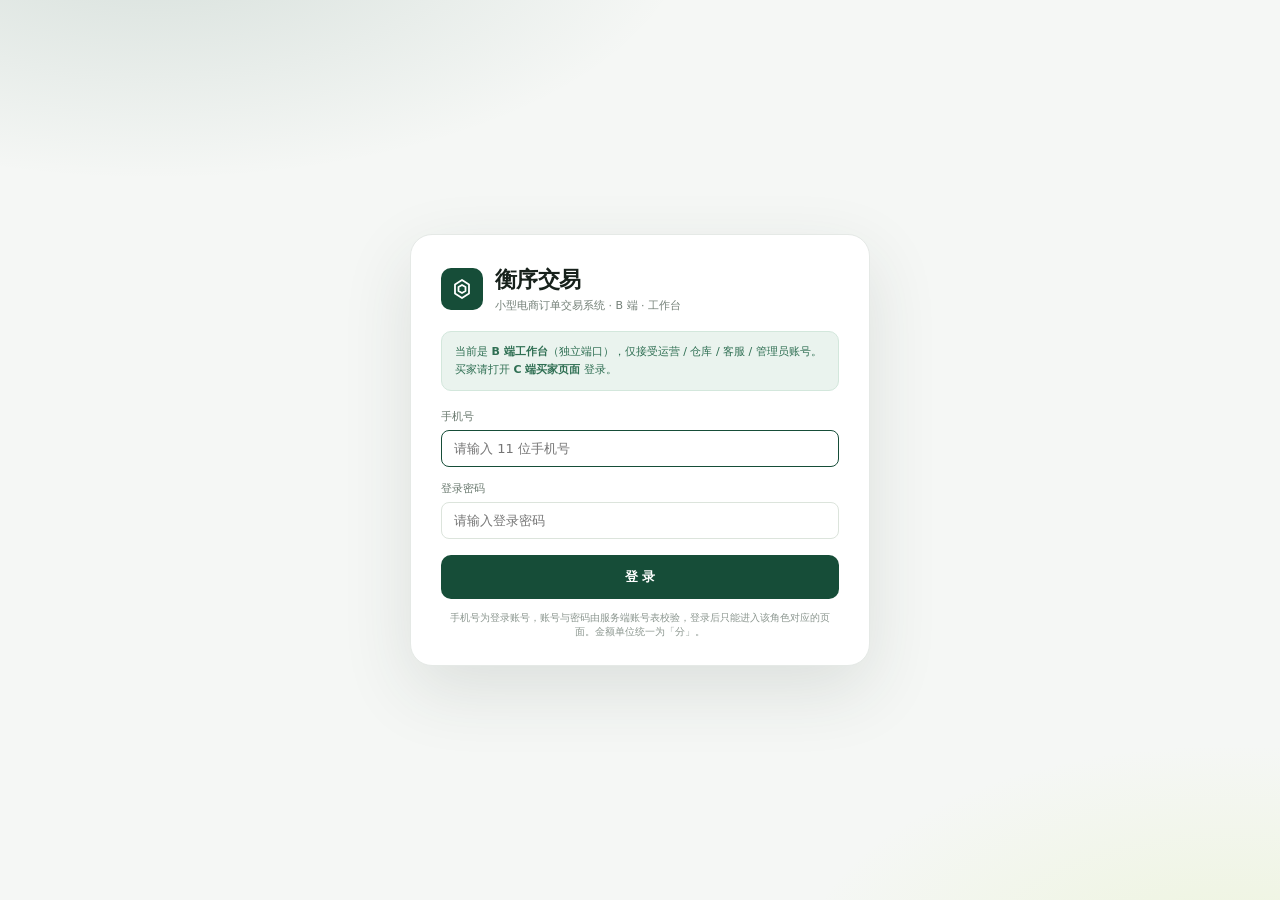
==== commit 8ba224dc: "[feat] [v1.4.0] [#F-301] 仓库库存管理（补货同步总库存与可售）、管理员角色与员工账号管理、发货订单搜索、概览区间统计与净收款柱子、修复签收人空值写库失败" ====
--- a/web/business.html
+++ b/web/business.html
@@ -5,12 +5,12 @@
 <meta name="viewport" content="width=device-width, initial-scale=1.0" />
 <title>衡序交易 · B 端工作台</title>
 <link rel="icon" href="data:," />
-<link rel="stylesheet" href="style.css?v=3.4.5" />
+<link rel="stylesheet" href="style.css?v=3.5.0" />
 <script>window.APP_SIDE = 'b';</script>
 </head>
 <body>
 <div id="app"></div>
 <div id="toast" class="toast" hidden></div>
-<script src="app.js?v=3.4.5"></script>
+<script src="app.js?v=3.5.0"></script>
 </body>
 </html>
--- a/web/style.css
+++ b/web/style.css
@@ -1363,3 +1363,36 @@
 .addr-card { display: block; }
 .addr-card-entry { display: flex; align-items: center; gap: 9px; width: 100%; background: none; border: 0; padding: 0; text-align: left; cursor: pointer; }
 .addr-card-more { display: block; margin-top: 3px; font-size: 9px; color: #9aa39d; }
+
+/* ===== 角色卡：点击退出登录 ===== */
+.role-badge { cursor: pointer; font: inherit; }
+.role-badge:hover { border-color: #cfe0d6; background: #f7fbf8; }
+.role-badge > span:last-child { min-width: 74px; }
+.role-exit {
+  display: grid; place-items: center; padding-left: 9px; margin-left: 3px;
+  border-left: 1px solid var(--line); align-self: stretch; color: #98a29c;
+}
+.role-badge:hover .role-exit { color: #b4524a; }
+.role-avatar.admin { color: #8a2f3a; background: #fbeaec; }
+
+/* ===== 仓库：库存管理 ===== */
+.stock-table .tr { grid-template-columns: 2.2fr 0.6fr 0.7fr 0.6fr 0.55fr 0.5fr 0.85fr 0.8fr; min-width: 880px; }
+.stock-name { display: flex; align-items: center; gap: 8px; min-width: 0; }
+.stock-name img { width: 32px; height: 32px; flex: none; object-fit: cover; border-radius: 7px; }
+.stock-name b { font-size: 9px; color: #344139; overflow: hidden; white-space: nowrap; text-overflow: ellipsis; }
+.stock-qty {
+  width: 64px; height: 28px; padding: 0 6px; text-align: center;
+  border: 1px solid var(--line); border-radius: 7px; font: inherit; font-size: 11px; outline: 0;
+}
+.stock-qty:focus { border-color: var(--green); }
+.danger-text { color: #b4524a; }
+
+/* ===== 管理员：员工账号 ===== */
+.staff-table .tr { grid-template-columns: 1fr 1.2fr 0.9fr; min-width: 0; }
+.role-chip { font-style: normal; font-size: 9px; padding: 2px 8px; border-radius: 8px; background: #eaf1ec; color: #2c674f; }
+.role-chip.warehouse { background: #eaf0f5; color: #4b6580; }
+.role-chip.cs { background: #fbefdf; color: #966332; }
+.role-chip.admin { background: #fbeaec; color: #8a2f3a; }
+
+/* 空徽标不占位：避免每个菜单都挂一个黄点 */
+.sidebar nav button em[hidden] { display: none; }
